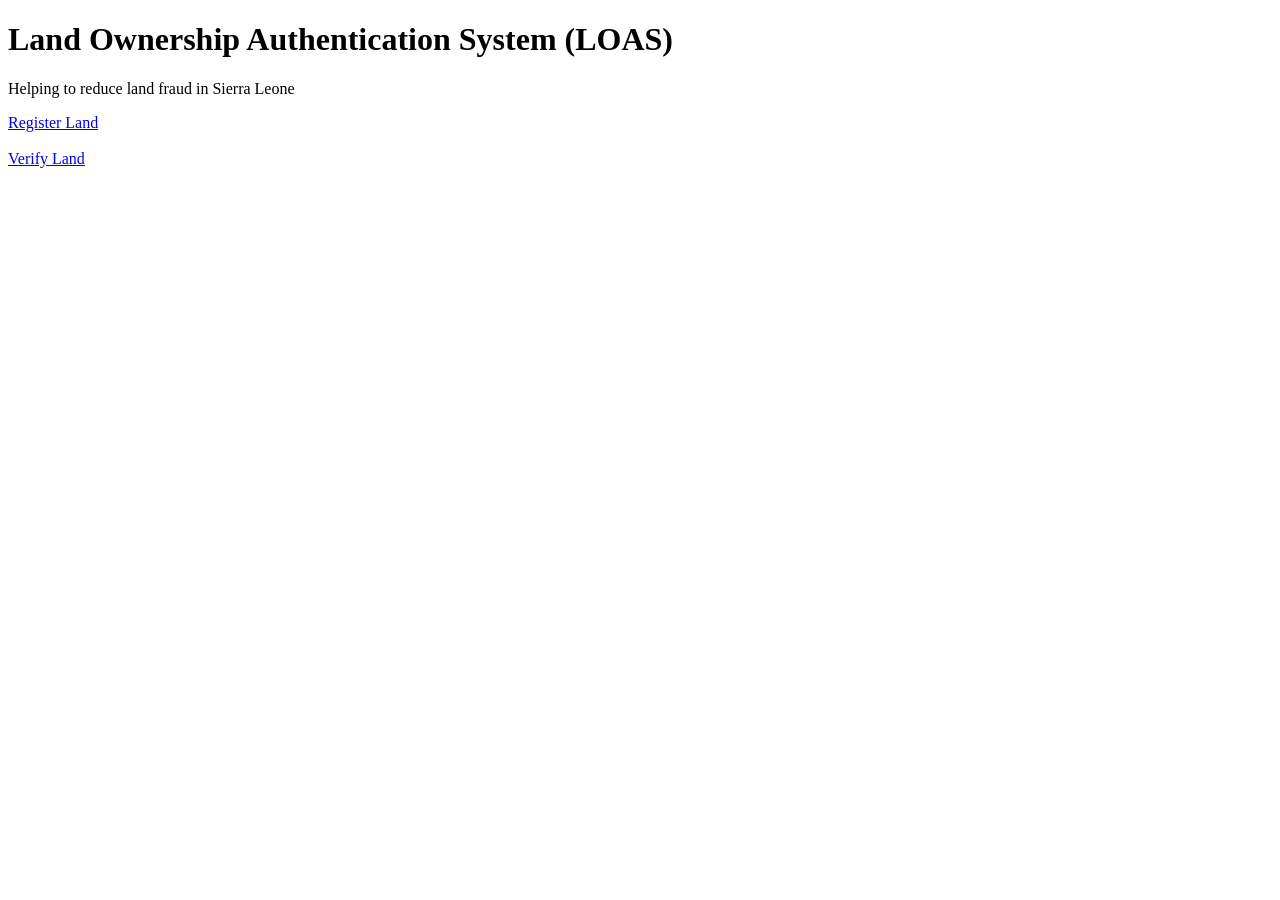
==== index.html @ 7b397d7f "first commit" ====
<!DOCTYPE html>
<html lang="en">
<head>
    <meta charset="UTF-8">
    <meta name="viewport" content="width=device-width, initial-scale=1.0">
    <title>landsecuresl</title>
</head>
<body>
    <!DOCTYPE html>
<html lang="en">
<head>
    <title>LOAS - Home</title>
    <link rel="stylesheet" href="style.css">
</head>
<body>

    <h1>Land Ownership Authentication System (LOAS)</h1>
    <p>Helping to reduce land fraud in Sierra Leone</p>

    <a href="register.html">Register Land</a><br><br>
    <a href="verify.html">Verify Land</a>

</body>
</html>
    
</body>
</html>
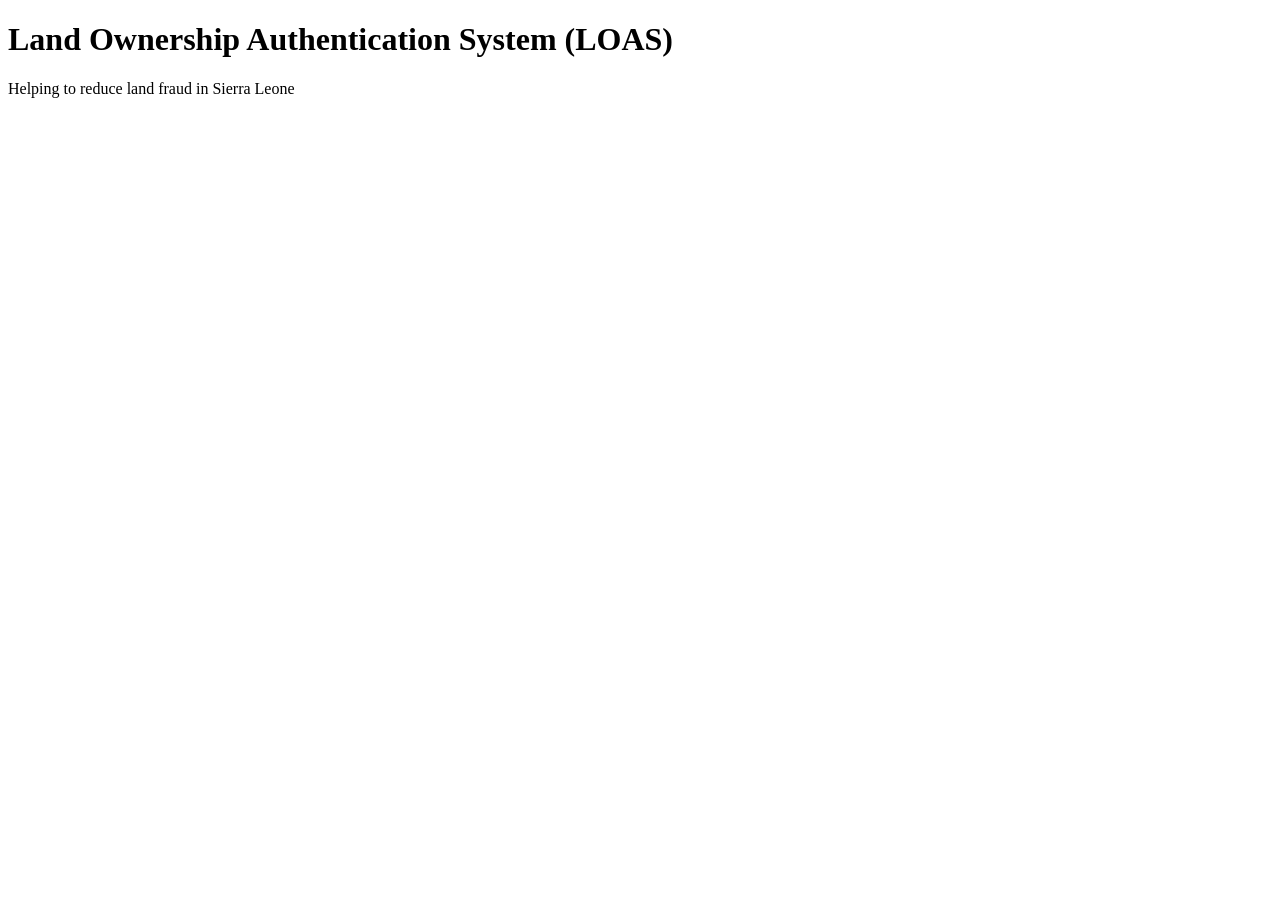
==== commit 29adc3cc: "index.html" ====
--- a/index.html
+++ b/index.html
@@ -17,9 +17,6 @@
     <h1>Land Ownership Authentication System (LOAS)</h1>
     <p>Helping to reduce land fraud in Sierra Leone</p>
 
-    <a href="register.html">Register Land</a><br><br>
-    <a href="verify.html">Verify Land</a>
-
 </body>
 </html>
     
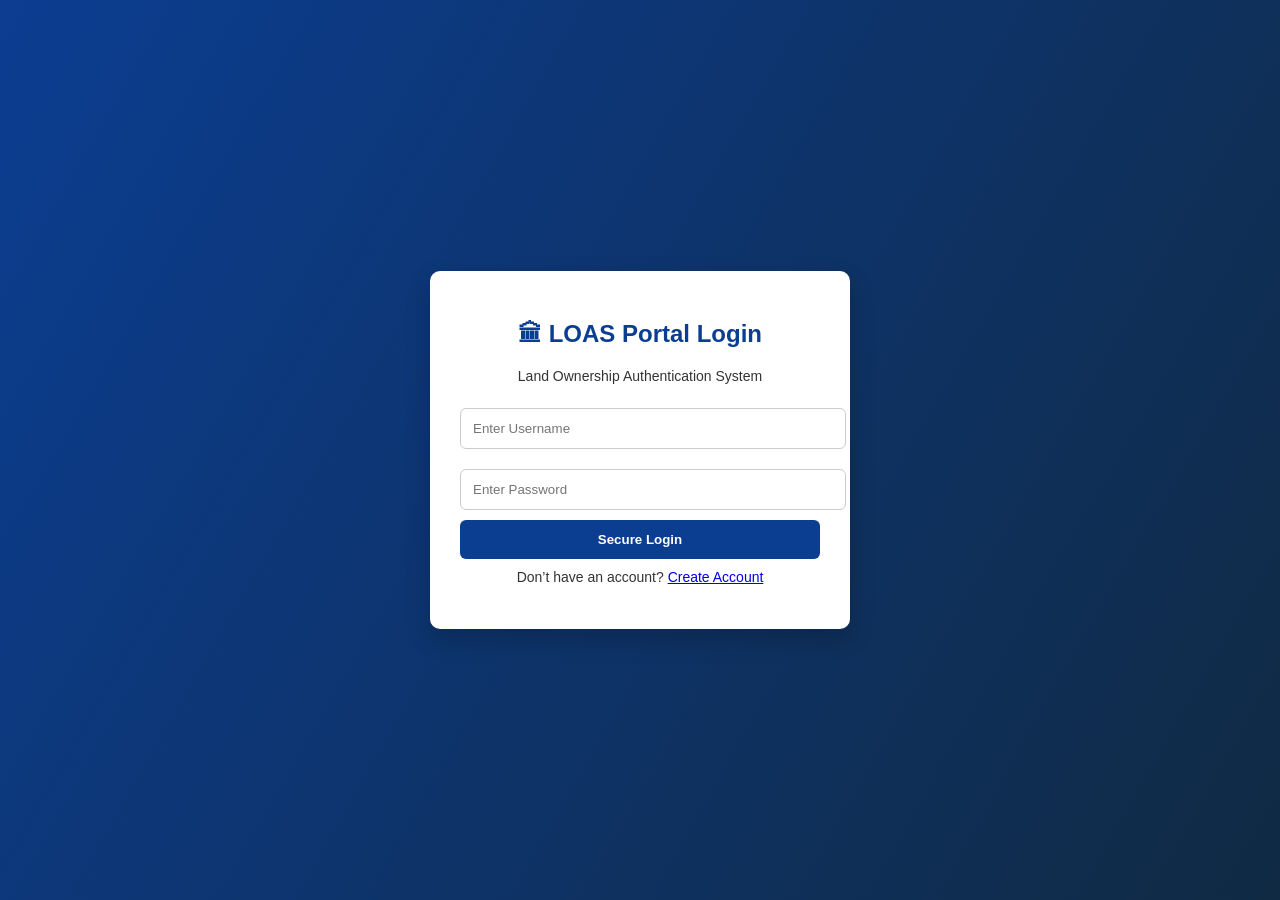
==== commit 86b0c64f: "fix file name from java.js to script.js" ====
--- a/index.html
+++ b/index.html
@@ -1,24 +1,27 @@
 <!DOCTYPE html>
-<html lang="en">
+<html>
 <head>
-    <meta charset="UTF-8">
-    <meta name="viewport" content="width=device-width, initial-scale=1.0">
-    <title>landsecuresl</title>
-</head>
-<body>
-    <!DOCTYPE html>
-<html lang="en">
-<head>
-    <title>LOAS - Home</title>
+    <title>LOAS Secure Login</title>
     <link rel="stylesheet" href="style.css">
 </head>
-<body>
 
-    <h1>Land Ownership Authentication System (LOAS)</h1>
-    <p>Helping to reduce land fraud in Sierra Leone</p>
+<body class="auth-body">
+
+<div class="auth-card">
+
+    <h2>🏛 LOAS Portal Login</h2>
+    <p>Land Ownership Authentication System</p>
+
+    <input type="text" id="loginUser" placeholder="Enter Username">
+    <input type="password" id="loginPass" placeholder="Enter Password">
+
+    <button onclick="login()">Secure Login</button>
+
+    <p>Don’t have an account? <a href="register.html">Create Account</a></p>
+
+</div>
+
+<script src="script.js"></script>
 
 </body>
-</html>
-    
-</body>
 </html>
--- a/style.css
+++ b/style.css
@@ -0,0 +1,160 @@
+body {
+    font-family: "Segoe UI", Arial, sans-serif;
+    margin: 0;
+    background: #f5f7fb;
+    color: #333;
+}
+
+/* TOP NAVBAR */
+.navbar {
+    background: #0b3d91;
+    color: white;
+    padding: 15px 20px;
+    display: flex;
+    justify-content: space-between;
+    align-items: center;
+}
+
+.navbar h2 {
+    margin: 0;
+    font-size: 18px;
+}
+
+/* MAIN LAYOUT */
+.wrapper {
+    display: flex;
+}
+
+/* SIDEBAR */
+.sidebar {
+    width: 220px;
+    background: #102a43;
+    height: 100vh;
+    padding-top: 20px;
+    position: fixed;
+}
+
+.sidebar a {
+    display: block;
+    color: white;
+    padding: 12px 20px;
+    text-decoration: none;
+    font-size: 14px;
+}
+
+.sidebar a:hover {
+    background: #1c3d5a;
+}
+
+/* CONTENT AREA */
+.content {
+    margin-left: 220px;
+    padding: 20px;
+}
+
+/* CARDS */
+.card-grid {
+    display: grid;
+    grid-template-columns: repeat(auto-fit, minmax(220px, 1fr));
+    gap: 20px;
+}
+
+.card {
+    background: white;
+    padding: 20px;
+    border-radius: 8px;
+    box-shadow: 0 3px 10px rgba(0,0,0,0.1);
+}
+
+.card h3 {
+    margin-top: 0;
+    color: #0b3d91;
+}
+
+/* INPUTS */
+input {
+    width: 100%;
+    padding: 10px;
+    margin: 8px 0;
+    border: 1px solid #ccc;
+    border-radius: 5px;
+}
+
+/* BUTTONS */
+button {
+    background: #0b3d91;
+    color: white;
+    padding: 10px;
+    border: none;
+    border-radius: 5px;
+    width: 100%;
+    cursor: pointer;
+}
+
+button:hover {
+    background: #082c66;
+}
+
+/* BOX RESULT */
+#resultBox {
+    margin-top: 15px;
+    padding: 15px;
+    background: #e9f0ff;
+    border-left: 4px solid #0b3d91;
+}
+
+/* ===== AUTH PAGES (LOGIN / REGISTER) ===== */
+
+.auth-body {
+    background: linear-gradient(120deg, #0b3d91, #102a43);
+    height: 100vh;
+    display: flex;
+    justify-content: center;
+    align-items: center;
+}
+
+/* AUTH CARD */
+.auth-card {
+    background: white;
+    width: 360px;
+    padding: 30px;
+    border-radius: 10px;
+    box-shadow: 0 10px 25px rgba(0,0,0,0.2);
+    text-align: center;
+}
+
+.auth-card h2 {
+    color: #0b3d91;
+    margin-bottom: 20px;
+}
+
+/* INPUTS */
+.auth-card input {
+    width: 100%;
+    padding: 12px;
+    margin: 10px 0;
+    border: 1px solid #ccc;
+    border-radius: 6px;
+}
+
+/* BUTTON */
+.auth-card button {
+    width: 100%;
+    padding: 12px;
+    background: #0b3d91;
+    color: white;
+    border: none;
+    border-radius: 6px;
+    cursor: pointer;
+    font-weight: bold;
+}
+
+.auth-card button:hover {
+    background: #082c66;
+}
+
+/* SMALL LINK TEXT */
+.auth-card p {
+    margin-top: 10px;
+    font-size: 14px;
+}
